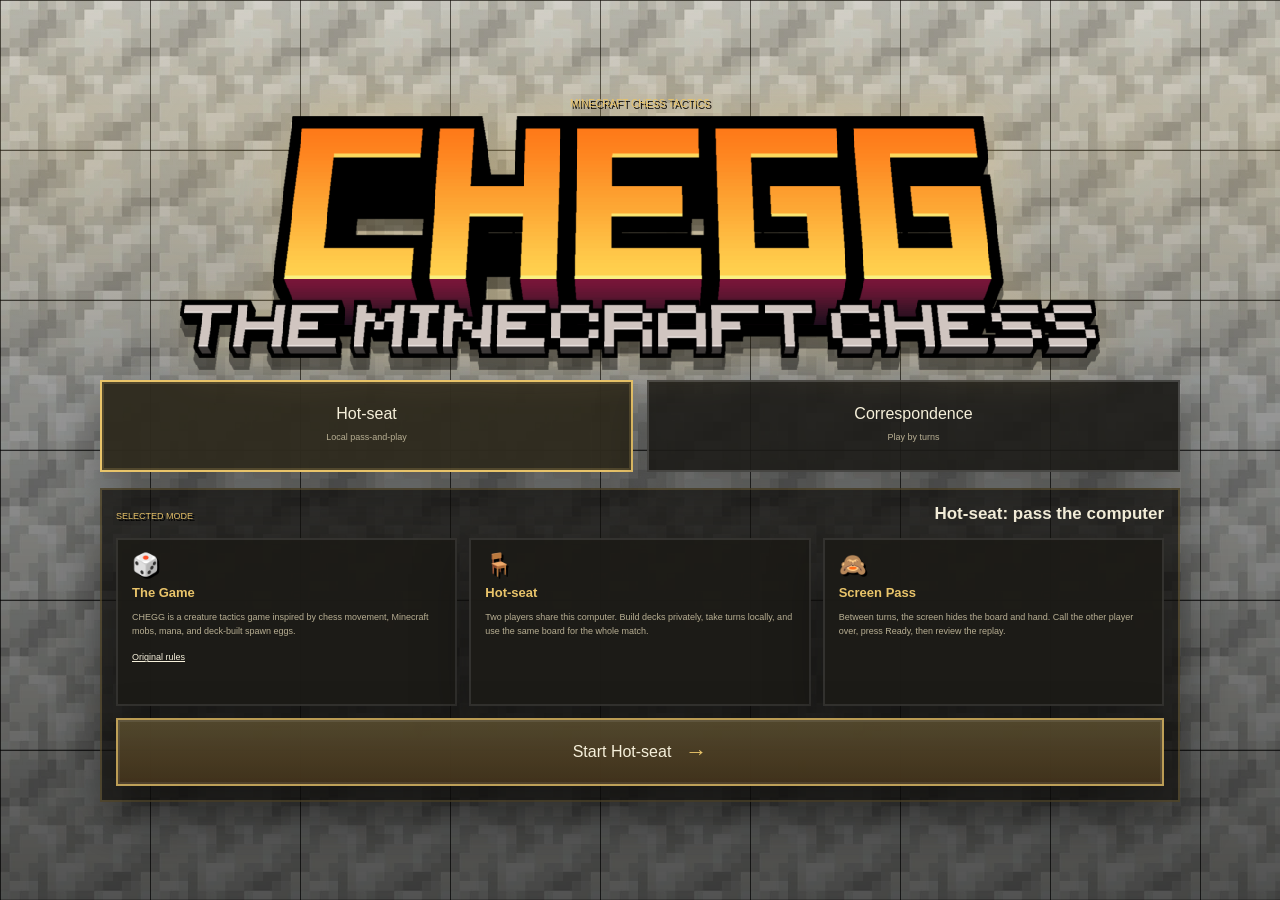
==== index.html @ f43bf33a "Publish static CHEGG website" ====
<!doctype html>
<html lang="en">
  <head>
    <meta charset="utf-8" />
    <meta name="viewport" content="width=device-width, initial-scale=1" />
    <title>CHEGG</title>
    <link rel="stylesheet" href="styles.css?v=titleArt1" />
  </head>
  <body class="title-page">
    <main id="titleScreen" class="title-screen is-visible">
      <div class="title-scene">
        <p class="eyebrow">Minecraft chess tactics</p>
        <h1 class="sr-only">CHEGG</h1>
        <img class="title-logo" src="sprites/title.png" alt="CHEGG" />
        <div class="mode-grid" aria-label="Game modes">
          <button id="hotseatModeButton" class="mode-button primary is-active" type="button" data-mode="hotseat">
            <span>Hot-seat</span>
            <small>Local pass-and-play</small>
          </button>
          <button id="correspondenceModeButton" class="mode-button" type="button" data-mode="correspondence">
            <span>Correspondence</span>
            <small>Play by turns</small>
          </button>
        </div>

        <section id="hotseatIntro" class="mode-details is-visible is-entering" aria-label="Hot-seat mode details">
          <div class="mode-panel-head">
            <p class="eyebrow">Selected mode</p>
            <h2>Hot-seat: pass the computer</h2>
          </div>
          <article>
            <span class="mode-icon" aria-hidden="true">🎲</span>
            <h3>The Game</h3>
            <p>CHEGG is a creature tactics game inspired by chess movement, Minecraft mobs, mana, and deck-built spawn eggs.</p>
            <a href="https://docs.google.com/document/d/1TM736HhNsh2nz8l3L-a6PuWAVxbnBSF__NB7qX7Wdlw/edit?tab=t.0" target="_blank" rel="noreferrer">Original rules</a>
          </article>
          <article>
            <span class="mode-icon" aria-hidden="true">🪑</span>
            <h3>Hot-seat</h3>
            <p>Two players share this computer. Build decks privately, take turns locally, and use the same board for the whole match.</p>
          </article>
          <article>
            <span class="mode-icon" aria-hidden="true">🙈</span>
            <h3>Screen Pass</h3>
            <p>Between turns, the screen hides the board and hand. Call the other player over, press Ready, then review the replay.</p>
          </article>
          <a class="mode-start" href="game.html"><span>Start Hot-seat</span><strong>→</strong></a>
        </section>

        <section id="correspondenceIntro" class="mode-details" aria-label="Correspondence mode details">
          <div class="mode-panel-head">
            <p class="eyebrow">Selected mode</p>
            <h2>Correspondence: play by turns</h2>
          </div>
          <article>
            <span class="mode-icon" aria-hidden="true">🎲</span>
            <h3>The Game</h3>
            <p>Same CHEGG rules, same creature movement, same deck-built strategy.</p>
            <a href="https://docs.google.com/document/d/1TM736HhNsh2nz8l3L-a6PuWAVxbnBSF__NB7qX7Wdlw/edit?tab=t.0" target="_blank" rel="noreferrer">Original rules</a>
          </article>
          <article>
            <span class="mode-icon" aria-hidden="true">✉️</span>
            <h3>Correspondence</h3>
            <p>Designed for slower games where players exchange turns, like chess by mail or chat.</p>
          </article>
          <article>
            <span class="mode-icon" aria-hidden="true">📦</span>
            <h3>Code Exchange</h3>
            <p>Each setup step and finished turn creates a CHEGG code. Send it to your opponent, then paste their next code to continue.</p>
          </article>
          <a class="mode-start" href="correspondence.html"><span>Open Correspondence</span><strong>→</strong></a>
        </section>
      </div>
    </main>

    <script>
      const modeButtons = document.querySelectorAll(".mode-button[data-mode]");
      const panels = {
        hotseat: document.querySelector("#hotseatIntro"),
        correspondence: document.querySelector("#correspondenceIntro"),
      };

      modeButtons.forEach((button) => {
        button.addEventListener("click", () => {
          const mode = button.dataset.mode;
          modeButtons.forEach((item) => item.classList.toggle("is-active", item === button));
          Object.entries(panels).forEach(([id, panel]) => {
            const isSelected = id === mode;
            panel.classList.toggle("is-visible", isSelected);
            panel.classList.remove("is-entering");
            if (isSelected) {
              void panel.offsetWidth;
              panel.classList.add("is-entering");
            }
          });
        });
      });
    </script>
  </body>
</html>
---- styles.css ----
:root {
  color-scheme: dark;
  --bg: #151713;
  --panel: #24231e;
  --panel-2: #313027;
  --ink: #f6f0db;
  --muted: #b8af93;
  --line: #5a503f;
  --gold: #e9c46a;
  --red: #c84336;
  --blue: #3f79c5;
  --green: #67b66d;
  --danger: #ff7063;
  --shadow: 0 18px 50px rgba(0, 0, 0, 0.34);
}

@font-face {
  font-family: Minecraftia;
  src: url("assets/minecraft_font.ttf") format("truetype");
  font-display: swap;
}

* {
  box-sizing: border-box;
}

body {
  margin: 0;
  min-height: 100vh;
  background:
    linear-gradient(rgba(0, 0, 0, 0.18), rgba(0, 0, 0, 0.38)),
    url("sprites/blocks/calcite.webp");
  background-size: 150px;
  color: var(--ink);
  font-family: Minecraftia, "Trebuchet MS", sans-serif;
}

button {
  min-height: 42px;
  border: 0;
  border-image: url("sprites/ui/button_normal.png") 28 fill / 14px / 0 stretch;
  background: #b6b0a3;
  color: #202018;
  font-family: inherit;
  font-size: 12px;
  cursor: pointer;
  padding: 10px 18px 14px;
  image-rendering: pixelated;
}

button:hover {
  border-image-source: url("sprites/ui/button_hover.png");
}

button:active {
  border-image-source: url("sprites/ui/button_clicked.png");
}

button:disabled {
  border-image-source: url("sprites/ui/button_disabled.png");
  cursor: not-allowed;
  opacity: 0.55;
}

.app {
  width: min(1500px, 100%);
  margin: 0 auto;
  padding: 18px;
}

.is-hidden {
  display: none !important;
}

.sr-only {
  position: absolute;
  width: 1px;
  height: 1px;
  padding: 0;
  margin: -1px;
  overflow: hidden;
  clip: rect(0, 0, 0, 0);
  white-space: nowrap;
  border: 0;
}

.corr-home {
  width: min(1280px, 100%);
  margin: 0 auto;
  padding: 22px;
}

.corr-hero,
.corr-card {
  background: rgba(28, 27, 23, 0.94);
  border: 2px solid rgba(255, 255, 255, 0.1);
  box-shadow: var(--shadow);
}

.corr-hero {
  padding: 20px;
  margin-bottom: 16px;
}

.corr-hero h1 {
  margin-bottom: 10px;
  font-size: clamp(26px, 6vw, 54px);
}

.corr-hero p:last-child {
  margin-bottom: 0;
  color: var(--muted);
  font-size: 10px;
  line-height: 1.6;
}

.corr-actions {
  display: grid;
  grid-template-columns: minmax(280px, 1.2fr) minmax(240px, 0.8fr) minmax(280px, 1fr);
  gap: 14px;
  align-items: start;
}

.corr-card {
  padding: 14px;
}

.corr-card h2,
.corr-panel h2 {
  color: var(--gold);
  font-size: 14px;
}

.corr-card textarea,
.corr-game-card input,
.corr-game-card textarea,
.corr-panel textarea {
  width: 100%;
  resize: vertical;
  border: 1px solid var(--line);
  background: rgba(12, 12, 10, 0.9);
  color: var(--ink);
  font-family: "Courier New", monospace;
  font-size: 10px;
  line-height: 1.35;
  padding: 8px;
}

.corr-game-card input {
  resize: none;
  font-family: inherit;
}

.corr-card button,
.corr-game-card button,
.corr-panel button {
  width: 100%;
  margin-top: 8px;
}

.corr-detail {
  width: min(720px, 100%);
  margin: 0 auto;
}

.corr-inline-back {
  margin: 0 0 10px;
}

.corr-games {
  display: grid;
  gap: 10px;
  max-height: 66vh;
  overflow: auto;
}

.corr-game-card {
  display: grid;
  gap: 7px;
  padding: 10px;
  border: 1px solid var(--line);
  background: rgba(255, 255, 255, 0.05);
}

.corr-game-open {
  min-height: 0;
  padding: 10px 12px 14px;
  text-align: left;
  background: rgba(255, 255, 255, 0.08);
}

.corr-game-delete {
  color: #3a1511;
}

.corr-game-card strong,
.corr-game-card span,
.corr-game-card small {
  display: block;
}

.corr-game-card span,
.corr-game-card small,
.corr-message {
  color: var(--muted);
  font-size: 9px;
  line-height: 1.45;
}

.corr-game-actions {
  display: grid;
  grid-template-columns: repeat(2, minmax(0, 1fr));
  gap: 8px;
}

.corr-message {
  min-height: 16px;
  margin: 8px 0 0;
}

.corr-back {
  display: inline-block;
  margin-top: 16px;
  color: var(--ink);
  font-size: 10px;
}

.corr-panel {
  margin-top: 14px;
  padding-top: 14px;
  border-top: 1px solid var(--line);
}

.corr-panel .hint {
  margin-bottom: 10px;
}

.corr-code-label {
  display: block;
  margin: 8px 0 5px;
  color: var(--muted);
  font-size: 9px;
}

.correspondence-mode.is-waiting-code .board-wrap {
  filter: grayscale(1) brightness(0.66);
  opacity: 0.72;
}

.correspondence-mode.is-waiting-code .board,
.correspondence-mode.is-waiting-code .hand {
  pointer-events: none;
}

.correspondence-mode.is-waiting-code .selection-panel {
  background: rgba(18, 18, 16, 0.88);
}

.title-screen {
  position: fixed;
  inset: 0;
  display: none;
  place-items: center;
  padding: 22px;
  background:
    radial-gradient(circle at 50% 16%, rgba(233, 196, 106, 0.18), transparent 34%),
    linear-gradient(rgba(0, 0, 0, 0.18), rgba(0, 0, 0, 0.68)),
    url("sprites/blocks/calcite.webp");
  background-size: 150px;
  image-rendering: pixelated;
  z-index: 60;
}

.title-screen.is-visible {
  display: grid;
}

.title-scene {
  width: min(1080px, 100%);
  text-align: center;
}

.title-scene .eyebrow {
  color: var(--gold);
  text-shadow: 2px 2px #000;
}

.title-logo {
  display: block;
  width: min(920px, 94vw);
  height: auto;
  margin: 0 auto 22px;
  image-rendering: pixelated;
  filter: drop-shadow(0 12px 0 rgba(0, 0, 0, 0.42)) drop-shadow(0 0 24px rgba(233, 196, 106, 0.24));
  animation: title-logo-in 420ms ease-out both;
}

.mode-grid {
  display: grid;
  grid-template-columns: repeat(2, minmax(0, 1fr));
  gap: 14px;
  margin: 0 auto;
}

.mode-button {
  min-height: 92px;
  display: grid;
  place-content: center;
  padding: 18px 18px 22px;
  color: var(--ink);
  background: rgba(28, 27, 23, 0.92);
  border-image: none;
  border: 2px solid rgba(255, 255, 255, 0.16);
  box-shadow: var(--shadow);
  font-family: inherit;
  text-decoration: none;
}

.mode-button:hover {
  border-color: var(--gold);
  background: rgba(38, 36, 29, 0.96);
}

.mode-button.primary {
  border-color: rgba(233, 196, 106, 0.72);
}

.mode-button.is-active {
  border-color: var(--gold);
  background: rgba(47, 43, 31, 0.98);
  box-shadow: inset 0 0 0 2px rgba(233, 196, 106, 0.18), var(--shadow);
}

.mode-button span,
.mode-button small {
  display: block;
}

.mode-button span {
  font-size: 16px;
}

.mode-button small {
  margin-top: 9px;
  color: var(--muted);
  font-size: 9px;
}

.mode-hint {
  min-height: 20px;
  margin: 16px 0 0;
  color: var(--muted);
  font-size: 10px;
  text-shadow: 2px 2px #000;
}

.mode-button.mode-pulse {
  animation: draft-pop 420ms ease-out;
}

.mode-details {
  display: none;
  grid-template-columns: repeat(3, minmax(0, 1fr));
  gap: 12px;
  margin-top: 16px;
  padding: 14px;
  border: 2px solid rgba(233, 196, 106, 0.24);
  background: rgba(17, 16, 13, 0.74);
  box-shadow: var(--shadow);
  text-align: left;
}

.mode-details.is-visible {
  display: grid;
}

.mode-details.is-entering {
  animation: mode-panel-in 260ms ease-out;
}

.mode-panel-head {
  grid-column: 1 / -1;
  display: flex;
  justify-content: space-between;
  gap: 14px;
  align-items: end;
  padding-bottom: 2px;
}

.mode-panel-head h2 {
  margin: 0;
  color: var(--ink);
  font-size: 17px;
  text-align: right;
}

.mode-panel-head .eyebrow {
  margin: 0;
  color: var(--gold);
}

.mode-details article {
  min-height: 168px;
  padding: 14px;
  border: 2px solid rgba(255, 255, 255, 0.1);
  background: rgba(28, 27, 23, 0.94);
  box-shadow: var(--shadow);
  animation: mode-card-in 320ms ease-out both;
}

.mode-details article:nth-of-type(2) {
  animation-delay: 45ms;
}

.mode-details article:nth-of-type(3) {
  animation-delay: 90ms;
}

.mode-icon {
  display: block;
  margin-bottom: 9px;
  font-size: 22px;
  line-height: 1;
  text-shadow: 2px 2px #000;
}

.mode-details h3 {
  margin-bottom: 10px;
  color: var(--gold);
  font-size: 13px;
}

.mode-details p {
  margin-bottom: 0;
  color: var(--muted);
  font-size: 9px;
  line-height: 1.6;
}

.mode-details a:not(.mode-start) {
  display: inline-block;
  margin-top: 14px;
  color: var(--ink);
  font-size: 9px;
}

.mode-start {
  grid-column: 1 / -1;
  display: flex;
  justify-content: center;
  align-items: center;
  gap: 14px;
  min-height: 68px;
  border: 2px solid rgba(233, 196, 106, 0.72);
  background:
    linear-gradient(180deg, rgba(233, 196, 106, 0.26), rgba(140, 96, 35, 0.32)),
    rgba(28, 27, 23, 0.98);
  color: var(--ink);
  font-family: inherit;
  font-size: 16px;
  text-decoration: none;
  text-align: center;
  box-shadow: inset 0 0 0 2px rgba(255, 255, 255, 0.08), var(--shadow);
  animation: mode-cta-in 360ms ease-out both;
}

.mode-start strong {
  color: var(--gold);
  font-size: 22px;
  line-height: 1;
}

.mode-start:hover:not(:disabled) {
  transform: translateY(-1px);
  border-color: var(--gold);
  background:
    linear-gradient(180deg, rgba(233, 196, 106, 0.34), rgba(140, 96, 35, 0.42)),
    rgba(38, 36, 29, 0.98);
}

.mode-start:disabled {
  border-color: rgba(255, 255, 255, 0.14);
  color: var(--muted);
  cursor: not-allowed;
}

@keyframes mode-panel-in {
  from {
    opacity: 0;
    transform: translateY(8px);
  }

  to {
    opacity: 1;
    transform: translateY(0);
  }
}

@keyframes title-logo-in {
  from {
    opacity: 0;
    transform: translateY(-10px) scale(0.96);
  }

  to {
    opacity: 1;
    transform: translateY(0) scale(1);
  }
}

@keyframes mode-card-in {
  from {
    opacity: 0;
    transform: translateY(10px) scale(0.98);
  }

  to {
    opacity: 1;
    transform: translateY(0) scale(1);
  }
}

@keyframes mode-cta-in {
  from {
    opacity: 0;
    transform: translateY(8px);
  }

  to {
    opacity: 1;
    transform: translateY(0);
  }
}

.topbar,
.table,
.side-panel,
.selection-panel,
.pass-card,
.deck-builder,
.rules-dialog {
  background: rgba(28, 27, 23, 0.94);
  border: 2px solid rgba(255, 255, 255, 0.08);
  box-shadow: var(--shadow);
}

.topbar {
  min-height: 84px;
  display: grid;
  grid-template-columns: 1fr auto auto;
  gap: 18px;
  align-items: center;
  padding: 14px 18px;
}

.eyebrow {
  margin: 0 0 7px;
  color: var(--gold);
  font-size: 10px;
  text-transform: uppercase;
}

h1,
h2,
h3,
p {
  margin-top: 0;
}

h1 {
  margin-bottom: 0;
  font-size: clamp(18px, 3vw, 32px);
}

h2 {
  font-size: 16px;
}

.status-strip {
  display: flex;
  gap: 10px;
  align-items: center;
}

.meter {
  width: 190px;
  min-height: 46px;
  padding: 8px 10px;
  border: 1px solid var(--line);
  background: rgba(0, 0, 0, 0.22);
  font-size: 10px;
  line-height: 1.45;
  transition: border-color 180ms ease, background 180ms ease, box-shadow 180ms ease;
}

.meter.is-active.red {
  border-color: rgba(200, 67, 54, 0.9);
  background: rgba(88, 30, 25, 0.48);
  box-shadow: inset 0 0 0 2px rgba(200, 67, 54, 0.22), 0 0 16px rgba(200, 67, 54, 0.24);
}

.meter.is-active.blue {
  border-color: rgba(63, 121, 197, 0.95);
  background: rgba(29, 54, 91, 0.52);
  box-shadow: inset 0 0 0 2px rgba(63, 121, 197, 0.24), 0 0 16px rgba(63, 121, 197, 0.26);
}

.meter strong {
  display: block;
  margin-bottom: 4px;
}

.mana-pips {
  display: flex;
  gap: 3px;
}

.pip {
  width: 14px;
  height: 14px;
  background: url("sprites/ui/Experience_Orb_Value_3-6.png") center / contain no-repeat;
  filter: saturate(0.3);
  opacity: 0.35;
}

.pip.is-full {
  filter: none;
  opacity: 1;
}

.top-actions {
  display: flex;
  gap: 10px;
}

.table {
  margin-top: 16px;
  display: grid;
  grid-template-columns: minmax(230px, 280px) minmax(460px, 1fr) minmax(260px, 330px);
  gap: 16px;
  align-items: start;
  padding: 16px;
}

.side-panel,
.selection-panel {
  padding: 14px;
}

.player-panel {
  min-height: 420px;
}

.player-card {
  padding: 12px;
  border: 1px solid var(--line);
  background: rgba(255, 255, 255, 0.04);
  margin-bottom: 12px;
}

.player-card.is-active {
  border-color: var(--gold);
}

.player-name {
  display: flex;
  justify-content: space-between;
  gap: 10px;
  margin-bottom: 10px;
}

.board-wrap {
  min-width: 0;
}

.board-frame {
  width: min(100%, 920px);
  margin: 0 auto;
  aspect-ratio: 10 / 8;
  padding: 8px;
  background: #141414;
  border: 3px solid #3c332a;
  position: relative;
}

.board {
  width: 100%;
  height: 100%;
  display: grid;
  grid-template-columns: repeat(10, 1fr);
  grid-template-rows: repeat(8, 1fr);
  gap: 2px;
}

.fx-layer {
  position: absolute;
  inset: 8px;
  pointer-events: none;
  overflow: hidden;
  z-index: 5;
}

.cell {
  position: relative;
  min-width: 0;
  min-height: 0;
  padding: 0;
  border: 1px solid rgba(0, 0, 0, 0.38);
  border-image: none;
  background-color: #aba699;
  background-image: none;
  image-rendering: pixelated;
  overflow: hidden;
}

.cell::before {
  content: "";
  position: absolute;
  inset: 0;
  background-image: var(--tile-texture);
  background-size: cover;
  pointer-events: none;
  z-index: 0;
}

.cell.dark::after {
  content: "";
  position: absolute;
  inset: 0;
  background: rgba(0, 0, 0, 0.22);
  pointer-events: none;
  z-index: 1;
}

.cell.red-spawn.dark {
  --tile-texture: url("sprites/blocks/red_terracota.png");
}

.cell.red-spawn.light {
  --tile-texture: url("sprites/blocks/orange_terracota.png");
}

.cell.blue-spawn.dark {
  --tile-texture: url("sprites/blocks/blue_terracota.png");
}

.cell.blue-spawn.light {
  --tile-texture: url("sprites/blocks/light_blue_terracota.png");
}

.cell.neutral.dark {
  --tile-texture: url("sprites/blocks/moss_block.png");
}

.cell.neutral.light {
  --tile-texture: url("sprites/blocks/lime_terracota.png");
}

.cell.occupied-red.dark,
.cell.occupied-red.light {
  background-color: rgba(180, 70, 54, 0.58);
}

.cell.occupied-blue.dark,
.cell.occupied-blue.light {
  background-color: rgba(74, 132, 194, 0.56);
}

.cell.is-highlight {
  outline: 4px solid rgba(103, 182, 109, 0.95);
  outline-offset: -5px;
  cursor: pointer;
}

.cell.is-attack {
  outline-color: rgba(255, 112, 99, 0.95);
}

.cell.is-selected {
  box-shadow: inset 0 0 0 5px var(--gold);
}

.piece {
  position: absolute;
  inset: 7%;
  display: grid;
  place-items: center;
  image-rendering: pixelated;
  z-index: 3;
}

.piece img {
  width: 88%;
  height: 88%;
  object-fit: contain;
  image-rendering: pixelated;
}

.piece.fallback {
  font-size: clamp(10px, 1.3vw, 16px);
  text-shadow: 2px 2px #000;
  text-align: center;
  padding: 8px;
}

.piece.is-actionable {
  animation: actionable-pulse 1.5s ease-in-out infinite;
}

@keyframes actionable-pulse {
  0%,
  100% {
    box-shadow: 0 0 0 0 rgba(233, 196, 106, 0);
  }

  50% {
    box-shadow: 0 0 0 5px rgba(233, 196, 106, 0.75);
  }
}

.mana-cost {
  display: inline-flex;
  align-items: center;
  justify-content: center;
  gap: 4px;
  white-space: nowrap;
}

.mana-cost img {
  width: 17px;
  height: 17px;
  object-fit: contain;
  image-rendering: pixelated;
}

.card .mana-cost img {
  width: 17px;
  height: 17px;
}

.mana-free {
  color: #1f4f25;
}

.card .mana-cost {
  justify-self: end;
}

.float-text {
  position: absolute;
  left: var(--fx-x);
  top: var(--fx-y);
  transform: translate(-50%, -50%);
  min-width: 58px;
  padding: 8px 10px;
  border: 1px solid rgba(255, 255, 255, 0.25);
  background: rgba(20, 20, 16, 0.86);
  color: var(--ink);
  font-size: 10px;
  text-align: center;
  text-shadow: 2px 2px #000;
  animation: float-pop 950ms ease-out forwards;
}

.float-text.spawn {
  color: #9ff28d;
}

.float-text.move {
  color: #9fd7ff;
}

.float-text.attack,
.float-text.destroy {
  color: #ff8d83;
}

.float-text.draw,
.float-text.ability {
  color: var(--gold);
}

.card.deck-picked,
.builder-row.deck-picked {
  animation: draft-pop 420ms ease-out;
}

.builder-pool .card.deck-picked {
  animation: draft-pop 520ms ease-out;
}

@keyframes float-pop {
  0% {
    opacity: 0;
    transform: translate(-50%, -35%) scale(0.76);
  }

  18% {
    opacity: 1;
    transform: translate(-50%, -55%) scale(1.06);
  }

  100% {
    opacity: 0;
    transform: translate(-50%, -115%) scale(1);
  }
}

@keyframes draft-pop {
  0% {
    transform: scale(0.96);
    border-color: var(--gold);
  }

  55% {
    transform: scale(1.025);
    border-color: var(--gold);
  }

  100% {
    transform: scale(1);
  }
}

@keyframes hand-arrive {
  0% {
    opacity: 0;
    transform: translateX(20px) scale(0.95);
    border-color: var(--gold);
  }

  55% {
    opacity: 1;
    transform: translateX(-4px) scale(1.02);
    border-color: var(--gold);
  }

  100% {
    opacity: 1;
    transform: translateX(0) scale(1);
  }
}

.badge {
  display: inline-block;
  padding: 3px 6px;
  border: 1px solid var(--line);
  color: var(--gold);
  font-size: 10px;
}

.panel-head {
  display: flex;
  justify-content: space-between;
  align-items: baseline;
  gap: 10px;
}

.hand {
  display: grid;
  gap: 10px;
  max-height: min(58vh, 620px);
  overflow: auto;
  padding-right: 4px;
}

.lab-mode .hand {
  max-height: none;
  overflow: visible;
}

.lab-head h2 {
  margin-bottom: 10px;
}

.lab-stats {
  display: grid;
  grid-template-columns: repeat(2, 1fr);
  gap: 8px;
  margin-bottom: 14px;
}

.lab-stats span {
  padding: 8px;
  border: 1px solid var(--line);
  background: rgba(255, 255, 255, 0.05);
  color: var(--gold);
  font-size: 9px;
}

.lab-copy-list {
  display: grid;
  gap: 7px;
  margin-bottom: 12px;
}

.lab-copy-list p {
  display: flex;
  justify-content: space-between;
  gap: 8px;
  margin: 0;
  padding: 8px;
  border: 1px solid var(--line);
  background: rgba(255, 255, 255, 0.05);
  color: var(--muted);
  font-size: 9px;
}

.lab-copy-list strong {
  color: var(--ink);
}

.lab-target-label {
  position: absolute;
  left: 4px;
  right: 4px;
  bottom: 3px;
  z-index: 4;
  padding: 3px 4px;
  background: rgba(20, 20, 16, 0.82);
  color: var(--gold);
  font-size: 7px;
  line-height: 1.15;
  text-align: center;
  text-shadow: 1px 1px #000;
  pointer-events: none;
}

.lab-controls {
  display: grid;
  gap: 12px;
}

.lab-controls label {
  display: grid;
  gap: 6px;
  color: var(--muted);
  font-size: 9px;
}

.lab-controls select {
  width: 100%;
  min-height: 42px;
  border: 1px solid var(--line);
  background: rgba(22, 21, 17, 0.96);
  color: var(--ink);
  font-family: inherit;
  font-size: 10px;
  padding: 8px;
}

.lab-mode .topbar {
  border-color: rgba(233, 196, 106, 0.5);
  box-shadow: inset 0 0 0 2px rgba(233, 196, 106, 0.12), var(--shadow);
}

.card {
  width: 100%;
  text-align: left;
  border-image: none;
  border: 1px solid var(--line);
  background: rgba(255, 255, 255, 0.06);
  color: var(--ink);
  padding: 10px;
  display: grid;
  grid-template-columns: 48px 1fr auto;
  gap: 10px;
  align-items: center;
  min-height: 66px;
}

.card:hover,
.card.is-selected {
  border-color: var(--gold);
  background: rgba(233, 196, 106, 0.13);
}

.card.is-new {
  animation: hand-arrive 620ms ease-out;
}

.card img {
  width: 44px;
  height: 44px;
  object-fit: contain;
  image-rendering: pixelated;
}

.card-name {
  display: block;
  font-size: 12px;
  color: var(--ink);
}

.card-rule {
  display: block;
  margin-top: 5px;
  color: var(--muted);
  font-size: 9px;
  line-height: 1.45;
}

.end-turn {
  width: 100%;
  margin-top: 14px;
}

.selection-panel {
  width: min(100%, 920px);
  margin: 12px auto 0;
  min-height: 92px;
}

.selection-actions {
  display: flex;
  flex-wrap: wrap;
  gap: 8px;
}

.hint {
  color: var(--muted);
  font-size: 10px;
  line-height: 1.6;
}

.log {
  max-height: 220px;
  overflow: auto;
  display: grid;
  gap: 8px;
  padding-right: 4px;
}

.log p {
  margin: 0;
  color: var(--muted);
  font-size: 9px;
  line-height: 1.5;
  border-left: 3px solid transparent;
  padding: 3px 0 3px 7px;
  transition: background 160ms ease, border-color 160ms ease, color 160ms ease;
}

.log p.is-replay-active {
  border-color: var(--gold);
  background: rgba(233, 196, 106, 0.12);
  color: var(--ink);
}

body.is-replaying .board,
body.is-replaying .hand,
body.is-replaying .selection-panel,
body.is-replaying .end-turn {
  pointer-events: none;
}

.pass-screen {
  position: fixed;
  inset: 0;
  display: none;
  place-items: center;
  padding: 20px;
  background: #000;
  z-index: 20;
}

.pass-screen.is-visible {
  display: grid;
}

.deck-screen {
  position: fixed;
  inset: 0;
  display: none;
  place-items: center;
  padding: 18px;
  background:
    linear-gradient(rgba(0, 0, 0, 0.72), rgba(0, 0, 0, 0.78)),
    url("sprites/blocks/moss_block.png");
  background-size: 150px;
  z-index: 12;
}

.deck-screen.is-visible {
  display: grid;
}

.deck-builder {
  width: min(1120px, 100%);
  max-height: min(820px, calc(100vh - 28px));
  padding: 18px;
  overflow: auto;
  transition: border-color 180ms ease, box-shadow 180ms ease, background 180ms ease;
}

.deck-screen.red .deck-builder,
.pass-screen.red .pass-card {
  border-color: rgba(200, 67, 54, 0.88);
  background: rgba(35, 24, 20, 0.96);
  box-shadow: inset 0 0 0 2px rgba(200, 67, 54, 0.2), 0 18px 50px rgba(90, 23, 18, 0.38);
}

.deck-screen.blue .deck-builder,
.pass-screen.blue .pass-card {
  border-color: rgba(63, 121, 197, 0.92);
  background: rgba(21, 29, 40, 0.96);
  box-shadow: inset 0 0 0 2px rgba(63, 121, 197, 0.22), 0 18px 50px rgba(19, 43, 78, 0.4);
}

.deck-screen.red #builderCount,
.pass-screen.red .eyebrow {
  color: #ff9a8f;
}

.deck-screen.blue #builderCount,
.pass-screen.blue .eyebrow {
  color: #9fc8ff;
}

.deck-builder-head,
.builder-actions {
  display: flex;
  justify-content: space-between;
  align-items: center;
  gap: 12px;
}

.deck-builder-body {
  display: grid;
  grid-template-columns: minmax(0, 1.35fr) minmax(280px, 0.65fr);
  gap: 16px;
}

.builder-pool {
  display: grid;
  grid-template-columns: repeat(auto-fit, minmax(210px, 1fr));
  gap: 10px;
}

.builder-list {
  min-height: 340px;
  max-height: 52vh;
  overflow: auto;
  display: grid;
  align-content: start;
  gap: 8px;
  padding: 10px;
  border: 1px solid var(--line);
  background: rgba(0, 0, 0, 0.22);
}

.builder-row {
  display: grid;
  grid-template-columns: 1fr auto;
  gap: 8px;
  align-items: center;
  padding: 8px;
  border: 1px solid var(--line);
  background: rgba(255, 255, 255, 0.05);
  font-size: 10px;
}

.builder-row button {
  min-height: 32px;
  padding: 6px 10px 10px;
}

.pass-card {
  width: min(520px, 100%);
  padding: 28px;
  text-align: center;
  transition: border-color 180ms ease, box-shadow 180ms ease, background 180ms ease;
}

.pass-card h2 {
  font-size: clamp(24px, 5vw, 42px);
}

.pass-card p {
  color: var(--muted);
  line-height: 1.6;
}

.rules-dialog {
  width: min(980px, calc(100vw - 28px));
  max-height: min(760px, calc(100vh - 28px));
  color: var(--ink);
  padding: 20px;
}

.rules-dialog::backdrop {
  background: rgba(0, 0, 0, 0.72);
}

.dialog-close {
  float: right;
  min-width: 44px;
  padding-inline: 12px;
}

.rules-grid {
  display: grid;
  grid-template-columns: repeat(auto-fit, minmax(230px, 1fr));
  gap: 12px;
}

.rule-card {
  border: 1px solid var(--line);
  padding: 12px;
  background: rgba(255, 255, 255, 0.04);
}

.rule-card h3 {
  font-size: 12px;
  margin-bottom: 8px;
}

.rule-card p {
  color: var(--muted);
  font-size: 9px;
  line-height: 1.55;
  margin-bottom: 0;
}

.hover-card {
  position: fixed;
  left: 0;
  top: 0;
  width: min(330px, calc(100vw - 24px));
  padding: 12px;
  display: none;
  grid-template-columns: 74px 1fr;
  gap: 12px;
  background: rgba(24, 23, 19, 0.98);
  border: 2px solid rgba(233, 196, 106, 0.72);
  box-shadow: 0 18px 45px rgba(0, 0, 0, 0.42);
  z-index: 40;
  pointer-events: none;
}

.hover-card.is-visible {
  display: grid;
}

.hover-card img {
  width: 70px;
  height: 70px;
  object-fit: contain;
  image-rendering: pixelated;
  align-self: start;
}

.hover-card h3 {
  margin: 0 0 8px;
  font-size: 13px;
}

.hover-card table {
  width: 100%;
  border-collapse: collapse;
  font-size: 8px;
  line-height: 1.35;
}

.hover-card th,
.hover-card td {
  border: 1px solid rgba(255, 255, 255, 0.12);
  padding: 5px;
  vertical-align: top;
  text-align: left;
}

.hover-card th {
  width: 42%;
  color: var(--gold);
  font-weight: normal;
}

.hover-card p {
  grid-column: 1 / -1;
  margin: 8px 0 0;
  color: var(--muted);
  font-size: 8px;
  line-height: 1.5;
}

.winner {
  color: var(--gold);
}

@media (max-width: 1100px) {
  .topbar,
  .table {
    grid-template-columns: 1fr;
  }

  .corr-actions {
    grid-template-columns: 1fr;
  }

  .deck-builder-body {
    grid-template-columns: 1fr;
  }

  .status-strip,
  .top-actions {
    flex-wrap: wrap;
  }

  .meter {
    flex: 1 1 180px;
  }

  .side-panel,
  .selection-panel {
    min-height: auto;
  }
}

@media (max-width: 640px) {
  .app {
    padding: 10px;
  }

  .mode-grid {
    grid-template-columns: 1fr;
  }

  .mode-details {
    grid-template-columns: 1fr;
  }

  .mode-panel-head {
    display: block;
  }

  .mode-panel-head h2 {
    margin-top: 7px;
    text-align: left;
  }

  .mode-button {
    min-height: 78px;
  }

  .table {
    padding: 10px;
    gap: 10px;
  }

  .board-frame {
    padding: 4px;
  }

  .card {
    grid-template-columns: 38px 1fr auto;
  }

  .card img {
    width: 34px;
    height: 34px;
  }
}
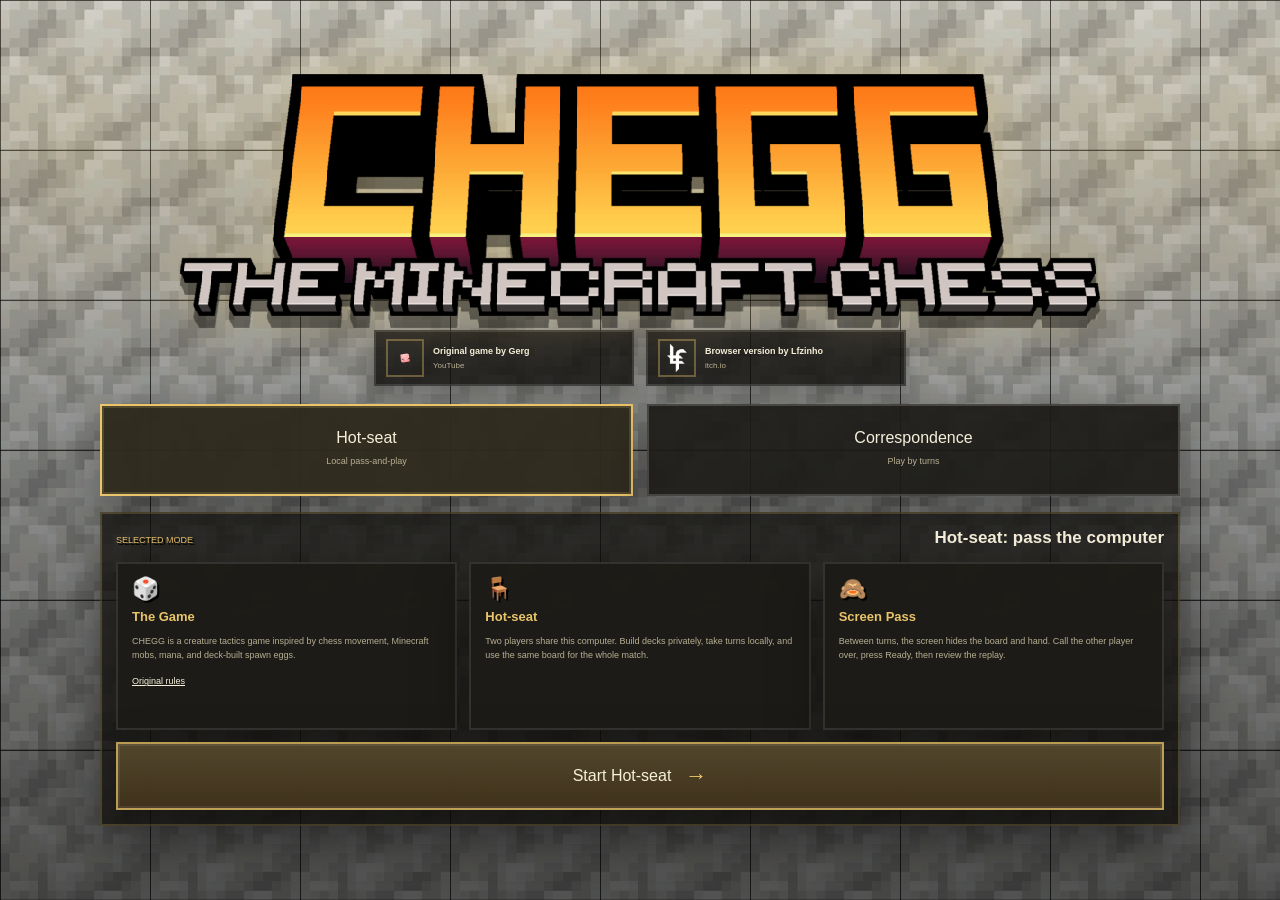
==== commit 0a30d33b: "Add title screen credits" ====
--- a/index.html
+++ b/index.html
@@ -4,14 +4,23 @@
     <meta charset="utf-8" />
     <meta name="viewport" content="width=device-width, initial-scale=1" />
     <title>CHEGG</title>
-    <link rel="stylesheet" href="styles.css?v=titleArt1" />
+    <link rel="stylesheet" href="styles.css?v=titleCredits1" />
   </head>
   <body class="title-page">
     <main id="titleScreen" class="title-screen is-visible">
       <div class="title-scene">
-        <p class="eyebrow">Minecraft chess tactics</p>
         <h1 class="sr-only">CHEGG</h1>
         <img class="title-logo" src="sprites/title.png" alt="CHEGG" />
+        <section class="title-credits" aria-label="Credits">
+          <a class="credit-link" href="https://www.youtube.com/watch?v=ciZCvS2PKNA" target="_blank" rel="noreferrer">
+            <img src="sprites/gerg.png" alt="Gerg" />
+            <span><strong>Original game by Gerg</strong><small>YouTube</small></span>
+          </a>
+          <a class="credit-link" href="https://lfzinho.itch.io/" target="_blank" rel="noreferrer">
+            <img src="sprites/lfzinho.png" alt="Lfzinho" />
+            <span><strong>Browser version by Lfzinho</strong><small>itch.io</small></span>
+          </a>
+        </section>
         <div class="mode-grid" aria-label="Game modes">
           <button id="hotseatModeButton" class="mode-button primary is-active" type="button" data-mode="hotseat">
             <span>Hot-seat</span>
--- a/styles.css
+++ b/styles.css
@@ -247,6 +247,15 @@
   opacity: 0.72;
 }
 
+.correspondence-mode.is-waiting-code::before {
+  content: "";
+  position: fixed;
+  inset: 0;
+  z-index: 65;
+  background: rgba(4, 4, 4, 0.58);
+  pointer-events: none;
+}
+
 .correspondence-mode.is-waiting-code .board,
 .correspondence-mode.is-waiting-code .hand {
   pointer-events: none;
@@ -254,6 +263,30 @@
 
 .correspondence-mode.is-waiting-code .selection-panel {
   background: rgba(18, 18, 16, 0.88);
+}
+
+.correspondence-mode.is-waiting-code .corr-panel {
+  position: fixed;
+  left: 50%;
+  top: 50%;
+  z-index: 70;
+  width: min(720px, calc(100vw - 32px));
+  max-height: calc(100vh - 48px);
+  overflow: auto;
+  transform: translate(-50%, -50%);
+  margin: 0;
+  padding: 18px;
+  border: 2px solid rgba(233, 196, 106, 0.72);
+  background: rgba(24, 23, 20, 0.98);
+  box-shadow: 0 28px 80px rgba(0, 0, 0, 0.62), inset 0 0 0 2px rgba(255, 255, 255, 0.06);
+}
+
+.correspondence-mode.is-waiting-code .corr-panel h2 {
+  font-size: 18px;
+}
+
+.correspondence-mode.is-waiting-code .corr-panel textarea {
+  min-height: 130px;
 }
 
 .title-screen {
@@ -289,10 +322,62 @@
   display: block;
   width: min(920px, 94vw);
   height: auto;
-  margin: 0 auto 22px;
+  margin: 0 auto 14px;
   image-rendering: pixelated;
   filter: drop-shadow(0 12px 0 rgba(0, 0, 0, 0.42)) drop-shadow(0 0 24px rgba(233, 196, 106, 0.24));
   animation: title-logo-in 420ms ease-out both;
+}
+
+.title-credits {
+  display: flex;
+  justify-content: center;
+  gap: 12px;
+  margin: 0 auto 18px;
+  flex-wrap: wrap;
+}
+
+.credit-link {
+  display: grid;
+  grid-template-columns: 38px 1fr;
+  gap: 9px;
+  align-items: center;
+  min-width: min(260px, 100%);
+  padding: 7px 10px;
+  border: 2px solid rgba(255, 255, 255, 0.12);
+  background: rgba(18, 17, 14, 0.82);
+  color: var(--ink);
+  text-align: left;
+  text-decoration: none;
+  box-shadow: 0 10px 26px rgba(0, 0, 0, 0.28);
+}
+
+.credit-link:hover {
+  border-color: rgba(233, 196, 106, 0.72);
+  background: rgba(30, 28, 22, 0.94);
+}
+
+.credit-link img {
+  width: 38px;
+  height: 38px;
+  object-fit: cover;
+  border: 2px solid rgba(233, 196, 106, 0.36);
+  image-rendering: auto;
+}
+
+.credit-link strong,
+.credit-link small {
+  display: block;
+}
+
+.credit-link strong {
+  font-size: 9px;
+  line-height: 1.35;
+}
+
+.credit-link small {
+  margin-top: 3px;
+  color: var(--muted);
+  font-size: 8px;
 }
 
 .mode-grid {
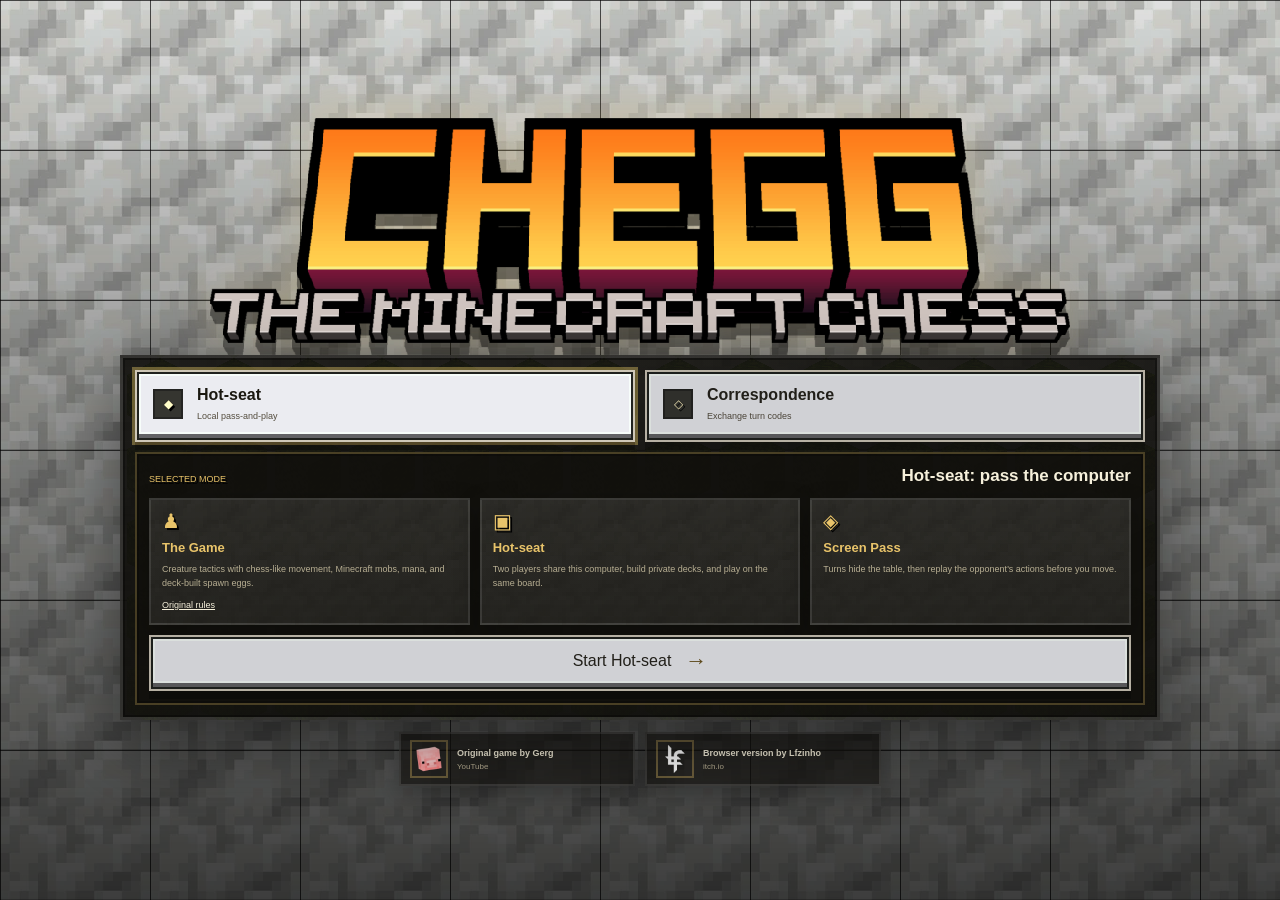
==== commit 5422cd48: "Overhaul title menu" ====
--- a/index.html
+++ b/index.html
@@ -4,13 +4,77 @@
     <meta charset="utf-8" />
     <meta name="viewport" content="width=device-width, initial-scale=1" />
     <title>CHEGG</title>
-    <link rel="stylesheet" href="styles.css?v=titleCredits1" />
+    <link rel="stylesheet" href="styles.css?v=titleOverhaul1" />
   </head>
   <body class="title-page">
     <main id="titleScreen" class="title-screen is-visible">
       <div class="title-scene">
-        <h1 class="sr-only">CHEGG</h1>
-        <img class="title-logo" src="sprites/title.png" alt="CHEGG" />
+        <div class="title-logo-wrap">
+          <h1 class="sr-only">CHEGG</h1>
+          <img class="title-logo" src="sprites/title.png" alt="CHEGG" />
+        </div>
+
+        <section class="title-menu" aria-label="Main menu">
+          <div class="mode-grid" aria-label="Game modes">
+            <button id="hotseatModeButton" class="mode-button primary is-active" type="button" data-mode="hotseat">
+              <span class="mode-glyph" aria-hidden="true">◆</span>
+              <span class="mode-copy"><strong>Hot-seat</strong><small>Local pass-and-play</small></span>
+            </button>
+            <button id="correspondenceModeButton" class="mode-button" type="button" data-mode="correspondence">
+              <span class="mode-glyph" aria-hidden="true">◇</span>
+              <span class="mode-copy"><strong>Correspondence</strong><small>Exchange turn codes</small></span>
+            </button>
+          </div>
+
+          <section id="hotseatIntro" class="mode-details is-visible is-entering" aria-label="Hot-seat mode details">
+            <div class="mode-panel-head">
+              <p class="eyebrow">Selected mode</p>
+              <h2>Hot-seat: pass the computer</h2>
+            </div>
+            <article>
+              <span class="mode-icon" aria-hidden="true">♟</span>
+              <h3>The Game</h3>
+              <p>Creature tactics with chess-like movement, Minecraft mobs, mana, and deck-built spawn eggs.</p>
+              <a href="https://docs.google.com/document/d/1TM736HhNsh2nz8l3L-a6PuWAVxbnBSF__NB7qX7Wdlw/edit?tab=t.0" target="_blank" rel="noreferrer">Original rules</a>
+            </article>
+            <article>
+              <span class="mode-icon" aria-hidden="true">▣</span>
+              <h3>Hot-seat</h3>
+              <p>Two players share this computer, build private decks, and play on the same board.</p>
+            </article>
+            <article>
+              <span class="mode-icon" aria-hidden="true">◈</span>
+              <h3>Screen Pass</h3>
+              <p>Turns hide the table, then replay the opponent's actions before you move.</p>
+            </article>
+            <a class="mode-start" href="game.html"><span>Start Hot-seat</span><strong>→</strong></a>
+          </section>
+
+          <section id="correspondenceIntro" class="mode-details" aria-label="Correspondence mode details">
+            <div class="mode-panel-head">
+              <p class="eyebrow">Selected mode</p>
+              <h2>Correspondence: play by turns</h2>
+            </div>
+            <article>
+              <span class="mode-icon" aria-hidden="true">♟</span>
+              <h3>The Game</h3>
+              <p>Same CHEGG rules, same creatures, same deck-built strategy.</p>
+              <a href="https://docs.google.com/document/d/1TM736HhNsh2nz8l3L-a6PuWAVxbnBSF__NB7qX7Wdlw/edit?tab=t.0" target="_blank" rel="noreferrer">Original rules</a>
+            </article>
+            <article>
+              <span class="mode-icon" aria-hidden="true">✉</span>
+              <h3>Correspondence</h3>
+              <p>Slow matches for players sending turns through chat, email, or DMs.</p>
+            </article>
+            <article>
+              <span class="mode-icon" aria-hidden="true">▤</span>
+              <h3>Code Exchange</h3>
+              <p>Finished turns create CHEGG codes to copy, send, and import later.</p>
+            </article>
+            <a class="mode-start" href="correspondence.html"><span>Open Correspondence</span><strong>→</strong></a>
+          </section>
+        </section>
+
         <section class="title-credits" aria-label="Credits">
           <a class="credit-link" href="https://www.youtube.com/watch?v=ciZCvS2PKNA" target="_blank" rel="noreferrer">
             <img src="sprites/gerg.png" alt="Gerg" />
@@ -20,64 +84,6 @@
             <img src="sprites/lfzinho.png" alt="Lfzinho" />
             <span><strong>Browser version by Lfzinho</strong><small>itch.io</small></span>
           </a>
-        </section>
-        <div class="mode-grid" aria-label="Game modes">
-          <button id="hotseatModeButton" class="mode-button primary is-active" type="button" data-mode="hotseat">
-            <span>Hot-seat</span>
-            <small>Local pass-and-play</small>
-          </button>
-          <button id="correspondenceModeButton" class="mode-button" type="button" data-mode="correspondence">
-            <span>Correspondence</span>
-            <small>Play by turns</small>
-          </button>
-        </div>
-
-        <section id="hotseatIntro" class="mode-details is-visible is-entering" aria-label="Hot-seat mode details">
-          <div class="mode-panel-head">
-            <p class="eyebrow">Selected mode</p>
-            <h2>Hot-seat: pass the computer</h2>
-          </div>
-          <article>
-            <span class="mode-icon" aria-hidden="true">🎲</span>
-            <h3>The Game</h3>
-            <p>CHEGG is a creature tactics game inspired by chess movement, Minecraft mobs, mana, and deck-built spawn eggs.</p>
-            <a href="https://docs.google.com/document/d/1TM736HhNsh2nz8l3L-a6PuWAVxbnBSF__NB7qX7Wdlw/edit?tab=t.0" target="_blank" rel="noreferrer">Original rules</a>
-          </article>
-          <article>
-            <span class="mode-icon" aria-hidden="true">🪑</span>
-            <h3>Hot-seat</h3>
-            <p>Two players share this computer. Build decks privately, take turns locally, and use the same board for the whole match.</p>
-          </article>
-          <article>
-            <span class="mode-icon" aria-hidden="true">🙈</span>
-            <h3>Screen Pass</h3>
-            <p>Between turns, the screen hides the board and hand. Call the other player over, press Ready, then review the replay.</p>
-          </article>
-          <a class="mode-start" href="game.html"><span>Start Hot-seat</span><strong>→</strong></a>
-        </section>
-
-        <section id="correspondenceIntro" class="mode-details" aria-label="Correspondence mode details">
-          <div class="mode-panel-head">
-            <p class="eyebrow">Selected mode</p>
-            <h2>Correspondence: play by turns</h2>
-          </div>
-          <article>
-            <span class="mode-icon" aria-hidden="true">🎲</span>
-            <h3>The Game</h3>
-            <p>Same CHEGG rules, same creature movement, same deck-built strategy.</p>
-            <a href="https://docs.google.com/document/d/1TM736HhNsh2nz8l3L-a6PuWAVxbnBSF__NB7qX7Wdlw/edit?tab=t.0" target="_blank" rel="noreferrer">Original rules</a>
-          </article>
-          <article>
-            <span class="mode-icon" aria-hidden="true">✉️</span>
-            <h3>Correspondence</h3>
-            <p>Designed for slower games where players exchange turns, like chess by mail or chat.</p>
-          </article>
-          <article>
-            <span class="mode-icon" aria-hidden="true">📦</span>
-            <h3>Code Exchange</h3>
-            <p>Each setup step and finished turn creates a CHEGG code. Send it to your opponent, then paste their next code to continue.</p>
-          </article>
-          <a class="mode-start" href="correspondence.html"><span>Open Correspondence</span><strong>→</strong></a>
         </section>
       </div>
     </main>
--- a/styles.css
+++ b/styles.css
@@ -35,6 +35,10 @@
   font-family: Minecraftia, "Trebuchet MS", sans-serif;
 }
 
+.title-page {
+  overflow-x: hidden;
+}
+
 button {
   min-height: 42px;
   border: 0;
@@ -294,10 +298,11 @@
   inset: 0;
   display: none;
   place-items: center;
-  padding: 22px;
+  padding: clamp(14px, 3vw, 28px);
+  overflow-y: auto;
+  overflow-x: hidden;
   background:
-    radial-gradient(circle at 50% 16%, rgba(233, 196, 106, 0.18), transparent 34%),
-    linear-gradient(rgba(0, 0, 0, 0.18), rgba(0, 0, 0, 0.68)),
+    linear-gradient(rgba(0, 0, 0, 0.12), rgba(0, 0, 0, 0.76)),
     url("sprites/blocks/calcite.webp");
   background-size: 150px;
   image-rendering: pixelated;
@@ -309,7 +314,9 @@
 }
 
 .title-scene {
-  width: min(1080px, 100%);
+  width: min(1040px, 100%);
+  display: grid;
+  gap: 12px;
   text-align: center;
 }
 
@@ -318,22 +325,39 @@
   text-shadow: 2px 2px #000;
 }
 
+.title-logo-wrap {
+  position: relative;
+  padding: 4px 0 0;
+}
+
 .title-logo {
   display: block;
-  width: min(920px, 94vw);
+  width: min(860px, 94vw);
   height: auto;
-  margin: 0 auto 14px;
+  margin: 0 auto;
   image-rendering: pixelated;
   filter: drop-shadow(0 12px 0 rgba(0, 0, 0, 0.42)) drop-shadow(0 0 24px rgba(233, 196, 106, 0.24));
   animation: title-logo-in 420ms ease-out both;
 }
 
+.title-menu {
+  position: relative;
+  padding: 12px;
+  border: 3px solid rgba(255, 255, 255, 0.12);
+  background:
+    linear-gradient(rgba(18, 17, 14, 0.9), rgba(18, 17, 14, 0.96)),
+    url("sprites/blocks/moss_block.png");
+  background-size: auto, 74px;
+  box-shadow: 0 24px 70px rgba(0, 0, 0, 0.5), inset 0 0 0 2px rgba(0, 0, 0, 0.32);
+}
+
 .title-credits {
-  display: flex;
+  display: grid;
+  grid-template-columns: repeat(2, minmax(0, 236px));
   justify-content: center;
-  gap: 12px;
-  margin: 0 auto 18px;
-  flex-wrap: wrap;
+  gap: 10px;
+  margin: 0 auto;
+  width: min(520px, 100%);
 }
 
 .credit-link {
@@ -341,10 +365,10 @@
   grid-template-columns: 38px 1fr;
   gap: 9px;
   align-items: center;
-  min-width: min(260px, 100%);
-  padding: 7px 10px;
+  min-width: 0;
+  padding: 6px 9px;
   border: 2px solid rgba(255, 255, 255, 0.12);
-  background: rgba(18, 17, 14, 0.82);
+  background: rgba(18, 17, 14, 0.68);
   color: var(--ink);
   text-align: left;
   text-decoration: none;
@@ -383,51 +407,68 @@
 .mode-grid {
   display: grid;
   grid-template-columns: repeat(2, minmax(0, 1fr));
-  gap: 14px;
+  gap: 10px;
   margin: 0 auto;
 }
 
 .mode-button {
-  min-height: 92px;
-  display: grid;
-  place-content: center;
-  padding: 18px 18px 22px;
-  color: var(--ink);
-  background: rgba(28, 27, 23, 0.92);
-  border-image: none;
-  border: 2px solid rgba(255, 255, 255, 0.16);
-  box-shadow: var(--shadow);
+  min-height: 72px;
+  display: grid;
+  grid-template-columns: 34px 1fr;
+  gap: 10px;
+  align-items: center;
+  place-content: stretch;
+  padding: 12px 18px 17px;
+  color: #211f19;
+  background: #b6b0a3;
+  border-image: url("sprites/ui/button_normal.png") 28 fill / 14px / 0 stretch;
+  box-shadow: 0 8px 0 rgba(0, 0, 0, 0.26);
   font-family: inherit;
   text-decoration: none;
+  text-align: left;
+  transition: transform 120ms ease-out, filter 120ms ease-out;
 }
 
 .mode-button:hover {
-  border-color: var(--gold);
-  background: rgba(38, 36, 29, 0.96);
+  border-image-source: url("sprites/ui/button_hover.png");
+  filter: brightness(1.08);
+  transform: translateY(-1px);
 }
 
 .mode-button.primary {
-  border-color: rgba(233, 196, 106, 0.72);
+  filter: brightness(1.04);
 }
 
 .mode-button.is-active {
-  border-color: var(--gold);
-  background: rgba(47, 43, 31, 0.98);
-  box-shadow: inset 0 0 0 2px rgba(233, 196, 106, 0.18), var(--shadow);
-}
-
-.mode-button span,
-.mode-button small {
+  color: #17150f;
+  filter: brightness(1.13) saturate(1.08);
+  box-shadow: 0 8px 0 rgba(0, 0, 0, 0.28), 0 0 0 3px rgba(233, 196, 106, 0.36);
+}
+
+.mode-glyph {
+  display: grid;
+  place-items: center;
+  width: 30px;
+  height: 30px;
+  color: #f2e6b6;
+  background: rgba(31, 30, 25, 0.9);
+  text-shadow: 2px 2px #000;
+  box-shadow: inset 0 0 0 2px rgba(0, 0, 0, 0.3);
+}
+
+.mode-copy,
+.mode-copy strong,
+.mode-copy small {
   display: block;
 }
 
-.mode-button span {
+.mode-copy strong {
   font-size: 16px;
 }
 
-.mode-button small {
-  margin-top: 9px;
-  color: var(--muted);
+.mode-copy small {
+  margin-top: 7px;
+  color: #4a4438;
   font-size: 9px;
 }
 
@@ -446,12 +487,12 @@
 .mode-details {
   display: none;
   grid-template-columns: repeat(3, minmax(0, 1fr));
-  gap: 12px;
-  margin-top: 16px;
-  padding: 14px;
-  border: 2px solid rgba(233, 196, 106, 0.24);
-  background: rgba(17, 16, 13, 0.74);
-  box-shadow: var(--shadow);
+  gap: 10px;
+  margin-top: 10px;
+  padding: 12px;
+  border: 2px solid rgba(233, 196, 106, 0.26);
+  background: rgba(17, 16, 13, 0.84);
+  box-shadow: inset 0 0 0 2px rgba(0, 0, 0, 0.24);
   text-align: left;
 }
 
@@ -485,11 +526,14 @@
 }
 
 .mode-details article {
-  min-height: 168px;
-  padding: 14px;
+  min-height: 126px;
+  padding: 11px;
   border: 2px solid rgba(255, 255, 255, 0.1);
-  background: rgba(28, 27, 23, 0.94);
-  box-shadow: var(--shadow);
+  background:
+    linear-gradient(rgba(28, 27, 23, 0.92), rgba(28, 27, 23, 0.96)),
+    url("sprites/blocks/calcite.webp");
+  background-size: auto, 64px;
+  box-shadow: 0 10px 24px rgba(0, 0, 0, 0.28);
   animation: mode-card-in 320ms ease-out both;
 }
 
@@ -504,13 +548,14 @@
 .mode-icon {
   display: block;
   margin-bottom: 9px;
-  font-size: 22px;
+  color: var(--gold);
+  font-size: 20px;
   line-height: 1;
   text-shadow: 2px 2px #000;
 }
 
 .mode-details h3 {
-  margin-bottom: 10px;
+  margin-bottom: 8px;
   color: var(--gold);
   font-size: 13px;
 }
@@ -519,12 +564,12 @@
   margin-bottom: 0;
   color: var(--muted);
   font-size: 9px;
-  line-height: 1.6;
+  line-height: 1.5;
 }
 
 .mode-details a:not(.mode-start) {
   display: inline-block;
-  margin-top: 14px;
+  margin-top: 10px;
   color: var(--ink);
   font-size: 9px;
 }
@@ -535,32 +580,29 @@
   justify-content: center;
   align-items: center;
   gap: 14px;
-  min-height: 68px;
-  border: 2px solid rgba(233, 196, 106, 0.72);
-  background:
-    linear-gradient(180deg, rgba(233, 196, 106, 0.26), rgba(140, 96, 35, 0.32)),
-    rgba(28, 27, 23, 0.98);
-  color: var(--ink);
+  min-height: 56px;
+  padding: 10px 18px 15px;
+  border-image: url("sprites/ui/button_normal.png") 28 fill / 14px / 0 stretch;
+  background: #b6b0a3;
+  color: #211f19;
   font-family: inherit;
   font-size: 16px;
   text-decoration: none;
   text-align: center;
-  box-shadow: inset 0 0 0 2px rgba(255, 255, 255, 0.08), var(--shadow);
+  box-shadow: 0 8px 0 rgba(0, 0, 0, 0.28);
   animation: mode-cta-in 360ms ease-out both;
 }
 
 .mode-start strong {
-  color: var(--gold);
+  color: #5e4b1d;
   font-size: 22px;
   line-height: 1;
 }
 
 .mode-start:hover:not(:disabled) {
   transform: translateY(-1px);
-  border-color: var(--gold);
-  background:
-    linear-gradient(180deg, rgba(233, 196, 106, 0.34), rgba(140, 96, 35, 0.42)),
-    rgba(38, 36, 29, 0.98);
+  border-image-source: url("sprites/ui/button_hover.png");
+  filter: brightness(1.08);
 }
 
 .mode-start:disabled {
@@ -1507,6 +1549,10 @@
     padding: 10px;
   }
 
+  .title-credits {
+    grid-template-columns: 1fr;
+  }
+
   .mode-grid {
     grid-template-columns: 1fr;
   }
